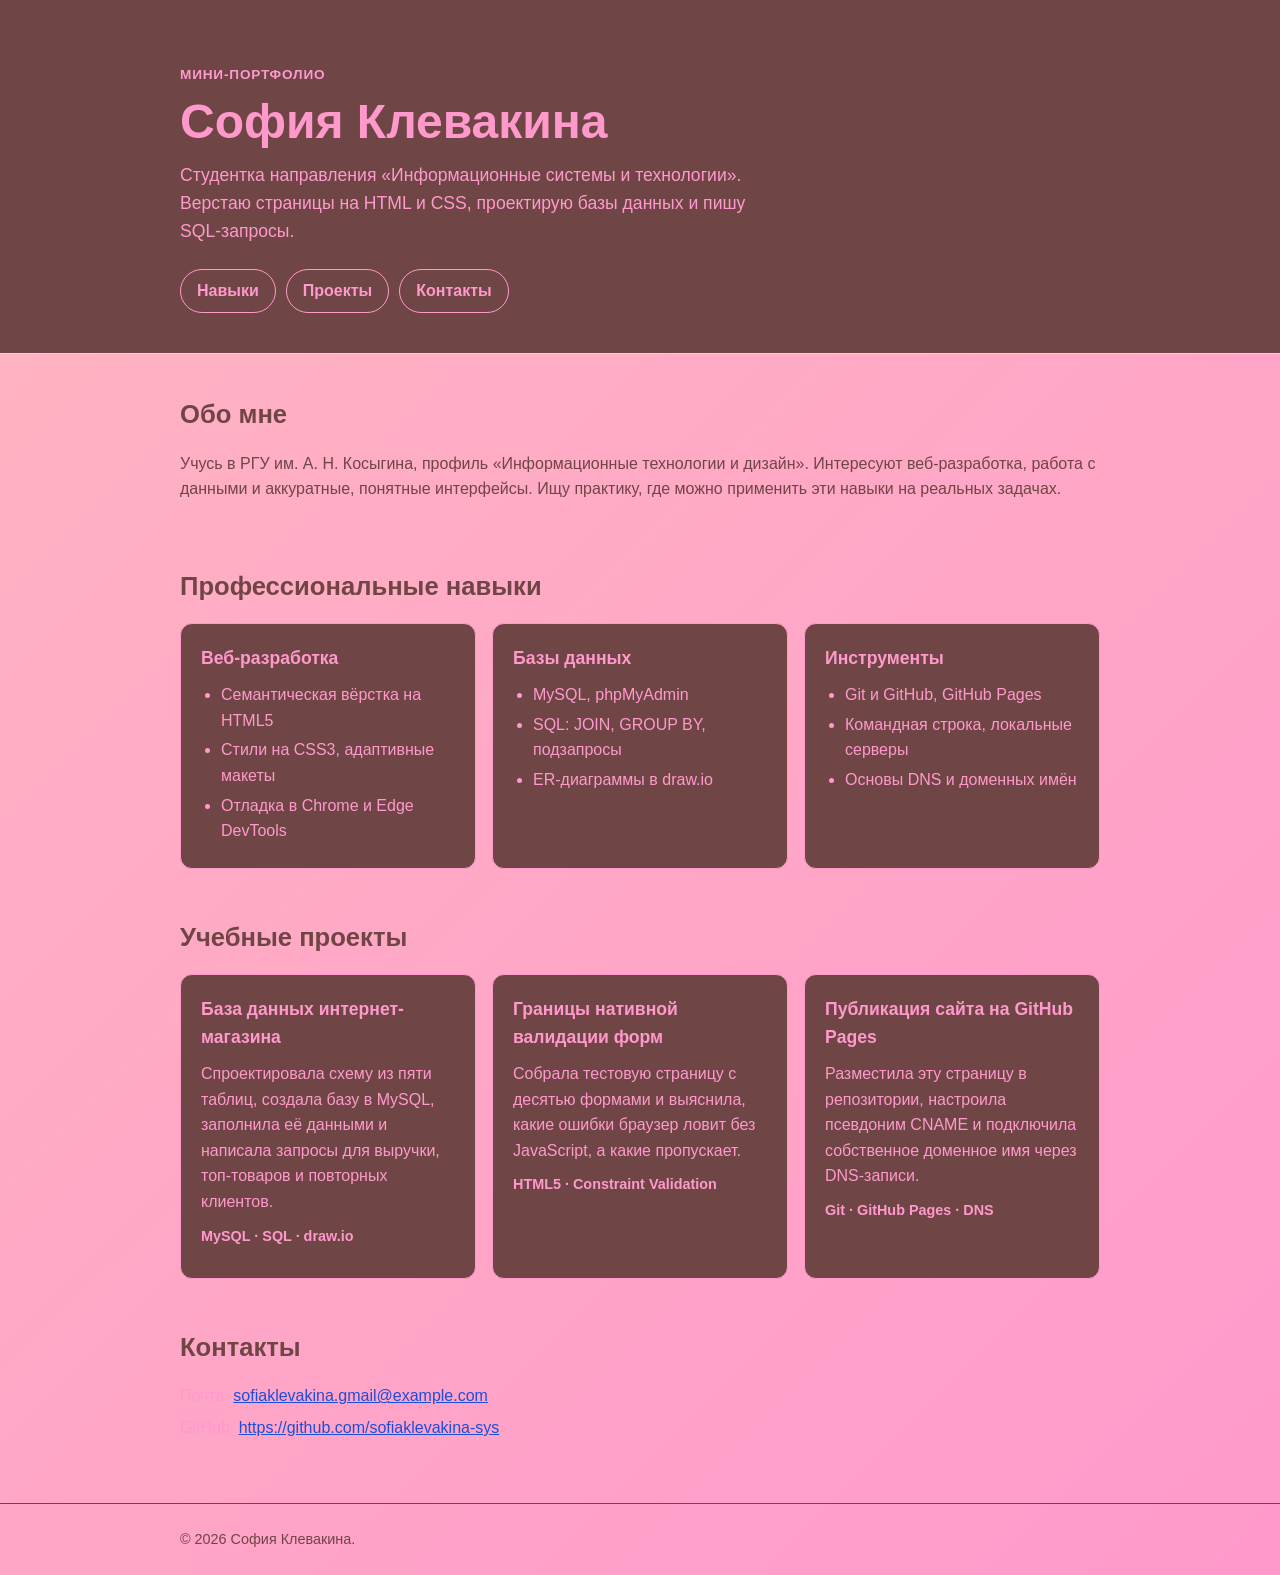
==== index.html @ 83dde9b9 "Add files via upload" ====
<!DOCTYPE html>
<html lang="ru">
<head>
  <meta charset="utf-8">
  <meta name="viewport" content="width=device-width, initial-scale=1">
  <title>София Клевакина — мини-портфолио</title>
  <meta name="description" content="Мини-портфолио студентки направления «Информационные системы и технологии»: профессиональные навыки и учебные проекты.">
  <link rel="stylesheet" href="style.css">
</head>
<body>
  <a class="skip" href="#main">Перейти к содержимому</a>

  <header class="hero">
    <div class="wrap">
      <p class="eyebrow">Мини-портфолио</p>
      <h1>София Клевакина</h1>
      <p class="lead">Студентка направления «Информационные системы и технологии». Верстаю страницы на HTML и CSS, проектирую базы данных и пишу SQL-запросы.</p>
      <nav aria-label="Разделы страницы">
        <a href="#skills">Навыки</a>
        <a href="#projects">Проекты</a>
        <a href="#contacts">Контакты</a>
      </nav>
    </div>
  </header>

  <main id="main" class="wrap">
    <section id="about">
      <h2>Обо мне</h2>
      <p>Учусь в РГУ им. А. Н. Косыгина, профиль «Информационные технологии и дизайн». Интересуют веб-разработка, работа с данными и аккуратные, понятные интерфейсы. Ищу практику, где можно применить эти навыки на реальных задачах.</p>
    </section>

    <section id="skills">
      <h2>Профессиональные навыки</h2>
      <div class="grid">
        <article class="card">
          <h3>Веб-разработка</h3>
          <ul>
            <li>Семантическая вёрстка на HTML5</li>
            <li>Стили на CSS3, адаптивные макеты</li>
            <li>Отладка в Chrome и Edge DevTools</li>
          </ul>
        </article>
        <article class="card">
          <h3>Базы данных</h3>
          <ul>
            <li>MySQL, phpMyAdmin</li>
            <li>SQL: JOIN, GROUP BY, подзапросы</li>
            <li>ER-диаграммы в draw.io</li>
          </ul>
        </article>
        <article class="card">
          <h3>Инструменты</h3>
          <ul>
            <li>Git и GitHub, GitHub Pages</li>
            <li>Командная строка, локальные серверы</li>
            <li>Основы DNS и доменных имён</li>
          </ul>
        </article>
      </div>
    </section>

    <section id="projects">
      <h2>Учебные проекты</h2>
      <div class="grid">
        <article class="card">
          <h3>База данных интернет-магазина</h3>
          <p>Спроектировала схему из пяти таблиц, создала базу в MySQL, заполнила её данными и написала запросы для выручки, топ-товаров и повторных клиентов.</p>
          <p class="tags">MySQL · SQL · draw.io</p>
        </article>
        <article class="card">
          <h3>Границы нативной валидации форм</h3>
          <p>Собрала тестовую страницу с десятью формами и выяснила, какие ошибки браузер ловит без JavaScript, а какие пропускает.</p>
          <p class="tags">HTML5 · Constraint Validation</p>
        </article>
        <article class="card">
          <h3>Публикация сайта на GitHub Pages</h3>
          <p>Разместила эту страницу в репозитории, настроила псевдоним CNAME и подключила собственное доменное имя через DNS-записи.</p>
          <p class="tags">Git · GitHub Pages · DNS</p>
        </article>
      </div>
    </section>

    <section id="contacts">
      <h2>Контакты</h2>
      <!-- ЗАМЕНИТЕ адрес почты и ссылку на GitHub на свои -->
      <ul class="contacts">
        <li>Почта: <a href="mailto:sofiaklevakina.gmail@example.com">sofiaklevakina.gmail@example.com</a></li>
        <li>GitHub: <a href="https://github.com/sofiaklevakina-sys">https://github.com/sofiaklevakina-sys</a></li>
      </ul>
    </section>
  </main>

  <footer class="footer">
    <div class="wrap">
      <p>© 2026 София Клевакина. </p>
    </div>
  </footer>
</body>
</html>
---- style.css ----
/* Цвета и размеры собраны в переменные, чтобы тему можно было поменять в одном месте */
:root {
  --bg: #f4f6f9;
  --surface: #ffffff;
  --ink: #17212b;
  --muted: #55626f;
  --line: #d5dce4;
  --accent: #1d4ed8;
  --accent-ink: #ffffff;
  --radius: 12px;
  font-family: "Segoe UI", system-ui, -apple-system, Roboto, Arial, sans-serif;
}

@media (prefers-color-scheme: dark) {
  :root {
    --bg: #0f151c;
    --surface: #18212b;
    --ink: #e8edf2;
    --muted: #a3b0bd;
    --line: #2b3745;
    --accent: #7aa2ff;
    --accent-ink: #0f151c;
  }
}

* { box-sizing: border-box; }

body {
  margin: 0;
  background: var(--bg);
  color: var(--ink);
  line-height: 1.6;
}

.wrap { max-width: 960px; margin: 0 auto; padding: 0 20px; }

.skip {
  position: absolute; left: -999px; top: 8px;
  background: var(--accent); color: var(--accent-ink);
  padding: 8px 14px; border-radius: 8px;
}
.skip:focus { left: 8px; }

/* Общие стили */
body {
    font-family: 'Segoe UI', Tahoma, Geneva, Verdana, sans-serif;
    margin: 0;
    padding: 0;
    background: linear-gradient(135deg, #ffb6c1 0%, #ff99cc 100%);
    min-height: 100vh;
    color: #333;
}

/* Шапка */

.hero { padding: 64px 0 40px; border-bottom: 1px solid var(--line); background:#704545 100% ;color: #ff99cc;}
.eyebrow { margin: 0 0 8px; color: var(--accent); font-weight: 600; letter-spacing: .06em; text-transform: uppercase; font-size: .85rem;color: #ff99cc; }
.hero h1 { margin: 0 0 12px; font-size: clamp(2rem, 5vw, 3rem); line-height: 1.15;color: #ff99cc; }
.lead { margin: 0 0 24px; max-width: 60ch; color: var(--muted); font-size: 1.1rem;color: #ff99cc }

nav { display: flex; flex-wrap: wrap; gap: 10px; }
nav a {
  padding: 8px 16px; border: 1px solid #ff99cc; border-radius: 999px;
  color: #ff99cc ; text-decoration: none; font-weight: 600;
}
nav a:hover { border-color: #ff99cc; color: #ff99cc; }

/* Разделы */
main section { padding: 40px 0 8px; }
main section,
main h2 {
  color: #704545;
}
.card h3,
.card p,
.card li,
.contacts li {
  color: #ff99cc;
}
main h2 { margin: 0 0 16px; font-size: 1.6rem; }

.grid { display: grid; grid-template-columns: repeat(auto-fit, minmax(260px, 1fr)); gap: 16px; }
.card {
  background: #704545; border: 1px solid #ff99cc;  
  border-radius: var(--radius); padding: 20px;
}
.card h3 { margin: 0 0 10px; font-size: 1.1rem; }
.card ul { margin: 0; padding-left: 20px; }
.card li { margin-bottom: 4px; }
.card p { margin: 0 0 10px; }
.tags { color: var(--accent); font-size: .9rem; font-weight: 600; }

.contacts { list-style: none; margin: 0; padding: 0; }
.contacts li { margin-bottom: 6px; }
a { color: var(--accent); }
a:focus-visible, nav a:focus-visible { outline: 3px solid var(--accent); outline-offset: 2px; }

/* Подвал */

.footer { margin-top: 48px; padding: 24px 0; border-top: 1px solid #704545; color: #704545; font-size: .9rem; }
.footer p { margin: 0; }
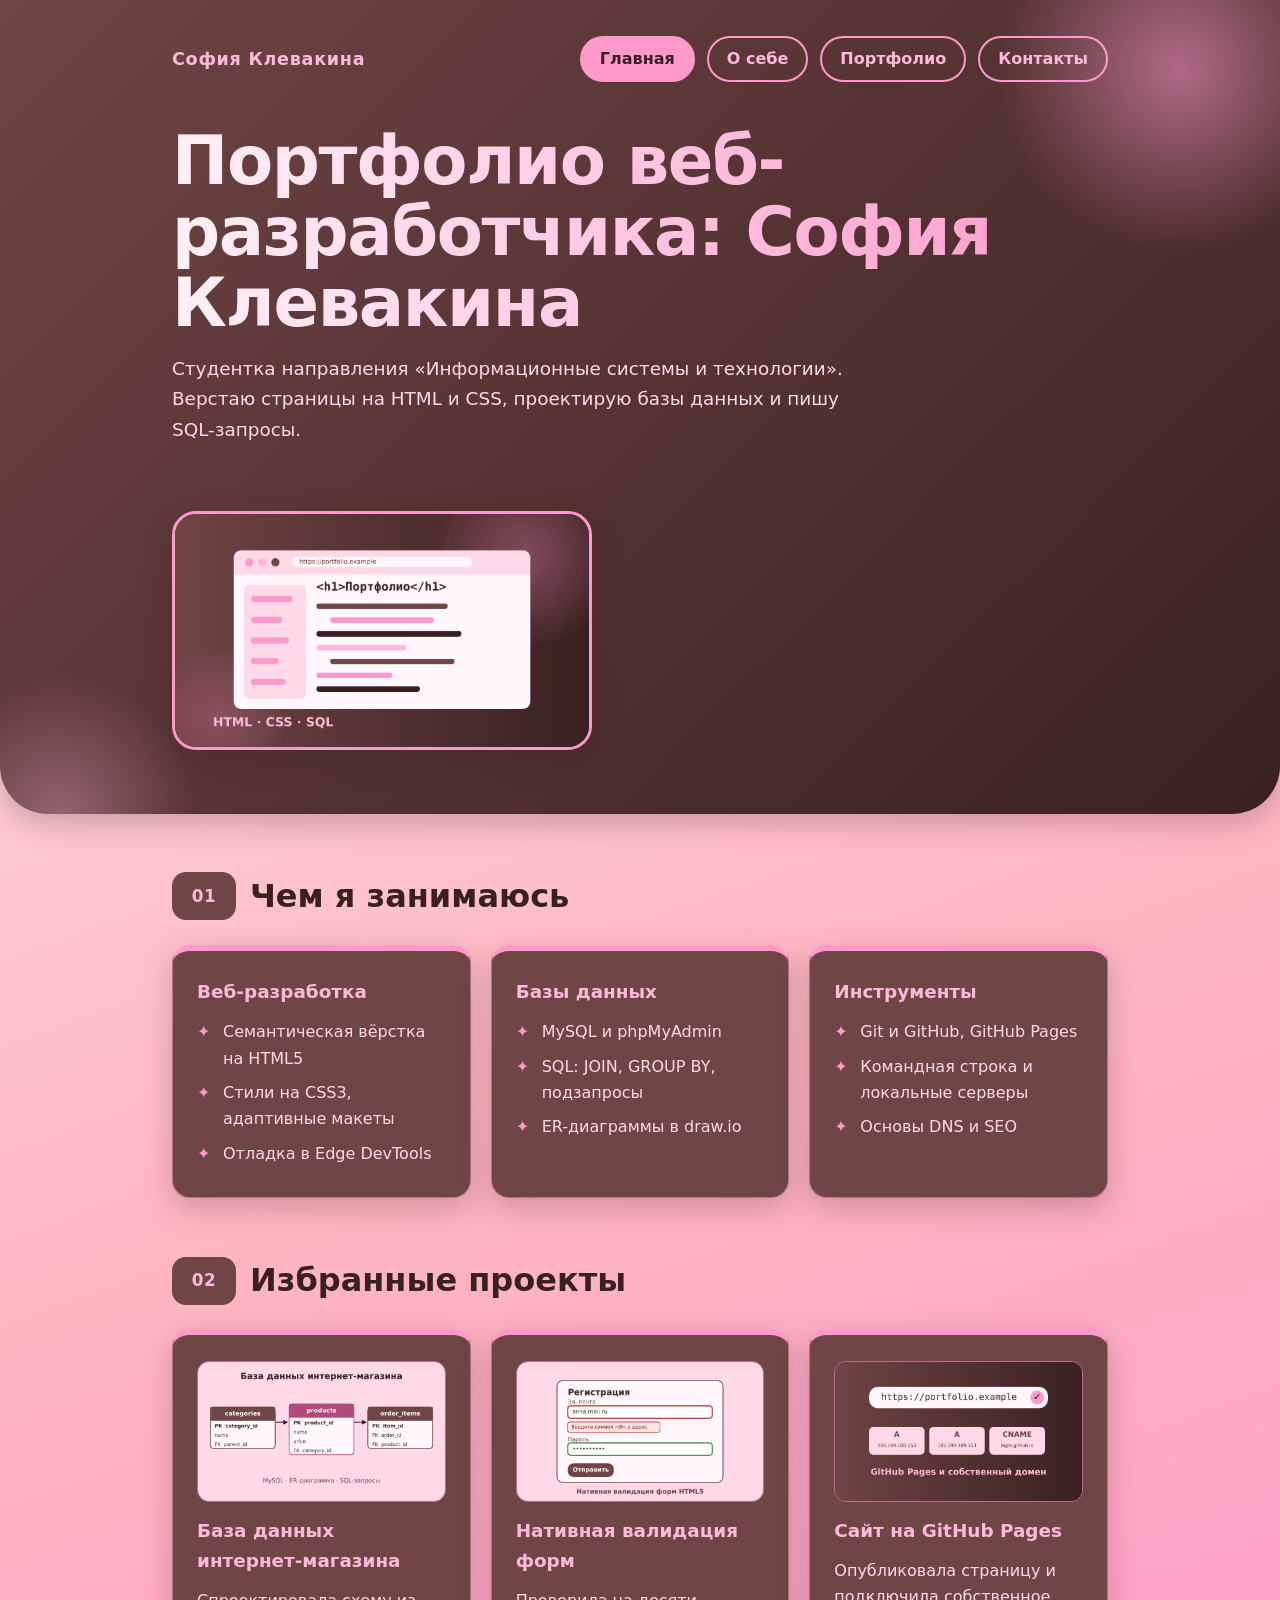
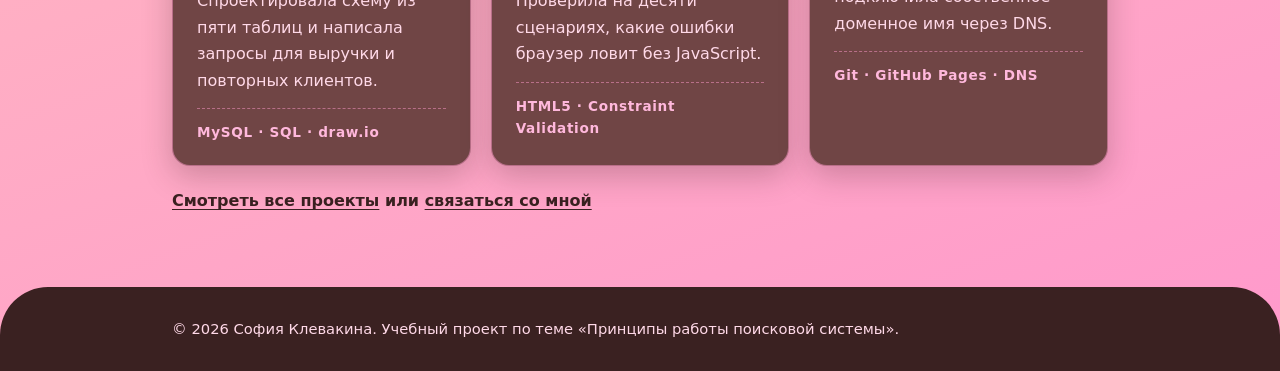
==== commit 9d4c1952: "Add files via upload" ====
--- a/index.html
+++ b/index.html
@@ -3,47 +3,49 @@
 <head>
   <meta charset="utf-8">
   <meta name="viewport" content="width=device-width, initial-scale=1">
-  <title>София Клевакина — мини-портфолио</title>
-  <meta name="description" content="Мини-портфолио студентки направления «Информационные системы и технологии»: профессиональные навыки и учебные проекты.">
-  <link rel="stylesheet" href="style.css">
+  <title>Портфолио веб-разработчика: HTML, CSS и SQL — С. Клевакина</title>
+  <meta name="description" content="Портфолио студентки: учебные проекты по HTML, CSS, SQL и GitHub Pages, базы данных и вёрстка. Посмотрите работы и напишите по вопросам практики и стажировки.">
+  <link rel="stylesheet" href="css/style.css">
 </head>
 <body>
   <a class="skip" href="#main">Перейти к содержимому</a>
-
   <header class="hero">
     <div class="wrap">
-      <p class="eyebrow">Мини-портфолио</p>
-      <h1>София Клевакина</h1>
-      <p class="lead">Студентка направления «Информационные системы и технологии». Верстаю страницы на HTML и CSS, проектирую базы данных и пишу SQL-запросы.</p>
-      <nav aria-label="Разделы страницы">
-        <a href="#skills">Навыки</a>
-        <a href="#projects">Проекты</a>
-        <a href="#contacts">Контакты</a>
-      </nav>
+      <div class="topbar">
+        <p class="brand">София Клевакина</p>
+        <nav aria-label="Основное меню">
+          <a href="index.html" aria-current="page">Главная</a>
+          <a href="about.html">О себе</a>
+          <a href="portfolio.html">Портфолио</a>
+          <a href="contacts.html">Контакты</a>
+        </nav>
+      </div>
+      <div class="hero-grid">
+        <div>
+          <h1>Портфолио веб-разработчика: София Клевакина</h1>
+          <p class="lead">Студентка направления «Информационные системы и технологии». Верстаю страницы на HTML и CSS, проектирую базы данных и пишу SQL-запросы.</p>
+        </div>
+        <img class="hero-img" src="images/hero.png" alt="Иллюстрация: окно браузера с заголовком h1 и строками кода в розовых и коричневых тонах" width="1200" height="675">
+      </div>
     </div>
   </header>
 
   <main id="main" class="wrap">
-    <section id="about">
-      <h2>Обо мне</h2>
-      <p>Учусь в РГУ им. А. Н. Косыгина, профиль «Информационные технологии и дизайн». Интересуют веб-разработка, работа с данными и аккуратные, понятные интерфейсы. Ищу практику, где можно применить эти навыки на реальных задачах.</p>
-    </section>
-
-    <section id="skills">
-      <h2>Профессиональные навыки</h2>
+    <section id="do">
+      <h2>Чем я занимаюсь</h2>
       <div class="grid">
         <article class="card">
           <h3>Веб-разработка</h3>
           <ul>
             <li>Семантическая вёрстка на HTML5</li>
             <li>Стили на CSS3, адаптивные макеты</li>
-            <li>Отладка в Chrome и Edge DevTools</li>
+            <li>Отладка в Edge DevTools</li>
           </ul>
         </article>
         <article class="card">
           <h3>Базы данных</h3>
           <ul>
-            <li>MySQL, phpMyAdmin</li>
+            <li>MySQL и phpMyAdmin</li>
             <li>SQL: JOIN, GROUP BY, подзапросы</li>
             <li>ER-диаграммы в draw.io</li>
           </ul>
@@ -52,48 +54,45 @@
           <h3>Инструменты</h3>
           <ul>
             <li>Git и GitHub, GitHub Pages</li>
-            <li>Командная строка, локальные серверы</li>
-            <li>Основы DNS и доменных имён</li>
+            <li>Командная строка и локальные серверы</li>
+            <li>Основы DNS и SEO</li>
           </ul>
         </article>
       </div>
     </section>
 
-    <section id="projects">
-      <h2>Учебные проекты</h2>
+    <section id="featured">
+      <h2>Избранные проекты</h2>
       <div class="grid">
-        <article class="card">
+        <article class="card project">
+          <img src="images/project-db.png" alt="Схема из трёх связанных таблиц categories, products и order_items со стрелками между ними" width="800" height="450" loading="lazy">
           <h3>База данных интернет-магазина</h3>
-          <p>Спроектировала схему из пяти таблиц, создала базу в MySQL, заполнила её данными и написала запросы для выручки, топ-товаров и повторных клиентов.</p>
+          <p>Спроектировала схему из пяти таблиц и написала запросы для выручки и повторных клиентов.</p>
           <p class="tags">MySQL · SQL · draw.io</p>
         </article>
-        <article class="card">
-          <h3>Границы нативной валидации форм</h3>
-          <p>Собрала тестовую страницу с десятью формами и выяснила, какие ошибки браузер ловит без JavaScript, а какие пропускает.</p>
+        <article class="card project">
+          <img src="images/project-forms.png" alt="Форма регистрации с полем почты, подсвеченным красным, и подсказкой браузера об ошибке" width="800" height="450" loading="lazy">
+          <h3>Нативная валидация форм</h3>
+          <p>Проверила на десяти сценариях, какие ошибки браузер ловит без JavaScript.</p>
           <p class="tags">HTML5 · Constraint Validation</p>
         </article>
-        <article class="card">
-          <h3>Публикация сайта на GitHub Pages</h3>
-          <p>Разместила эту страницу в репозитории, настроила псевдоним CNAME и подключила собственное доменное имя через DNS-записи.</p>
+        <article class="card project">
+          <img src="images/project-pages.png" alt="Адресная строка с галочкой и три карточки DNS-записей: две A-записи и CNAME" width="800" height="450" loading="lazy">
+          <h3>Сайт на GitHub Pages</h3>
+          <p>Опубликовала страницу и подключила собственное доменное имя через DNS.</p>
           <p class="tags">Git · GitHub Pages · DNS</p>
         </article>
       </div>
-    </section>
-
-    <section id="contacts">
-      <h2>Контакты</h2>
-      <!-- ЗАМЕНИТЕ адрес почты и ссылку на GitHub на свои -->
-      <ul class="contacts">
-        <li>Почта: <a href="mailto:sofiaklevakina.gmail@example.com">sofiaklevakina.gmail@example.com</a></li>
-        <li>GitHub: <a href="https://github.com/sofiaklevakina-sys">https://github.com/sofiaklevakina-sys</a></li>
-      </ul>
+      <p class="more"><a href="portfolio.html">Смотреть все проекты</a> или <a href="contacts.html">связаться со мной</a></p>
     </section>
   </main>
 
   <footer class="footer">
     <div class="wrap">
-      <p>© 2026 София Клевакина. </p>
+      <p>© <span data-year>2026</span> София Клевакина. Учебный проект по теме «Принципы работы поисковой системы».</p>
     </div>
   </footer>
+  <button type="button" class="to-top" id="toTop" aria-label="Наверх" hidden>↑</button>
+  <script src="js/main.js"></script>
 </body>
 </html>
--- a/css/style.css
+++ b/css/style.css
@@ -0,0 +1,222 @@
+/* ====== Палитра: всё меняется в одном месте ====== */
+:root {
+  --cocoa-900: #3a2121;   /* самый тёмный: подвал, подложки */
+  --cocoa-700: #704545;   /* основной коричневый (шапка, карточки) */
+  --rose-500: #ff99cc;    /* основной розовый */
+  --rose-300: #ffb8dc;    /* светлый розовый для заголовков на тёмном */
+  --blush: #ffd9e8;       /* почти белый розовый для текста на тёмном */
+  --radius: 18px;
+  --shadow: 0 10px 30px rgba(58, 33, 33, .25);
+  font-family: "Segoe UI", system-ui, -apple-system, Roboto, Arial, sans-serif;
+}
+
+* { box-sizing: border-box; }
+html { scroll-behavior: smooth; }
+
+body {
+  margin: 0;
+  min-height: 100vh;
+  color: var(--cocoa-900);
+  line-height: 1.65;
+  background: #ffb6c1 linear-gradient(160deg, #ffe6f0 0%, #ffb6c1 55%, #ff99cc 100%);
+}
+::selection { background: var(--cocoa-700); color: var(--blush); }
+
+.wrap { max-width: 980px; margin: 0 auto; padding: 0 22px; }
+
+.skip {
+  position: absolute; left: -999px; top: 10px;
+  background: var(--cocoa-900); color: var(--blush);
+  padding: 8px 14px; border-radius: 10px;
+}
+.skip:focus { left: 10px; z-index: 10; }
+
+/* ====== Шапка ====== */
+.hero {
+  position: relative;
+  overflow: hidden;
+  padding: 88px 0 64px;
+  color: var(--blush);
+  background: linear-gradient(135deg, var(--cocoa-700) 0%, var(--cocoa-900) 100%);
+  border-radius: 0 0 48px 48px;
+  box-shadow: var(--shadow);
+}
+/* декоративные светящиеся круги */
+.hero::before, .hero::after {
+  content: ""; position: absolute; border-radius: 50%; pointer-events: none;
+}
+.hero::before { width: 380px; height: 380px; right: -90px; top: -120px;
+  background: radial-gradient(circle, rgba(255,153,204,.55), transparent 68%); }
+.hero::after { width: 280px; height: 280px; left: -80px; bottom: -140px;
+  background: radial-gradient(circle, rgba(255,184,220,.35), transparent 70%); }
+.hero .wrap { position: relative; z-index: 1; }
+
+.eyebrow {
+  display: inline-block;
+  margin: 0 0 16px; padding: 6px 14px;
+  border: 1px solid var(--rose-500); border-radius: 999px;
+  color: var(--rose-300); font-weight: 700; font-size: .8rem;
+  letter-spacing: .14em; text-transform: uppercase;
+}
+.hero h1 {
+  margin: 0 0 16px;
+  font-size: clamp(2.4rem, 7vw, 4.2rem);
+  line-height: 1.05; letter-spacing: -.02em;
+  color: var(--rose-300);                       /* запасной цвет */
+  background: linear-gradient(90deg, #fff0f7 0%, var(--rose-500) 100%);
+  -webkit-background-clip: text; background-clip: text;
+  -webkit-text-fill-color: transparent;
+}
+.lead { margin: 0 0 30px; max-width: 58ch; color: var(--blush); font-size: 1.15rem; }
+
+nav { display: flex; flex-wrap: wrap; gap: 12px; }
+nav a {
+  padding: 10px 22px;
+  border: 2px solid var(--rose-500); border-radius: 999px;
+  color: var(--rose-300); font-weight: 700; text-decoration: none;
+  transition: background .2s, color .2s, transform .2s;
+}
+nav a:hover { background: var(--rose-500); color: var(--cocoa-900); transform: translateY(-2px); }
+
+/* ====== Разделы ====== */
+main { counter-reset: sec; padding-bottom: 8px; }
+main section { padding: 56px 0 0; }
+main h2 {
+  display: flex; align-items: center; gap: 14px;
+  margin: 0 0 22px;
+  font-size: clamp(1.5rem, 3.5vw, 2rem);
+  color: var(--cocoa-900);
+}
+/* нумерация разделов: 01, 02, 03 … */
+main h2::before {
+  counter-increment: sec; content: "0" counter(sec);
+  display: inline-grid; place-items: center;
+  min-width: 48px; height: 48px; padding: 0 8px;
+  border-radius: 14px;
+  background: var(--cocoa-700); color: var(--rose-300);
+  font-size: 1.05rem; font-weight: 800; letter-spacing: .04em;
+}
+#about p {
+  max-width: 70ch; margin: 0;
+  padding: 22px 26px;
+  background: rgba(255,255,255,.55);
+  border-left: 6px solid var(--cocoa-700);
+  border-radius: 0 var(--radius) var(--radius) 0;
+  font-size: 1.08rem;
+}
+
+/* ====== Карточки ====== */
+.grid { display: grid; grid-template-columns: repeat(auto-fit, minmax(270px, 1fr)); gap: 20px; }
+.card {
+  position: relative;
+  padding: 26px 24px 22px;
+  background: var(--cocoa-700);
+  border: 1px solid rgba(255,153,204,.5);
+  border-top: 6px solid var(--rose-500);
+  border-radius: var(--radius);
+  box-shadow: var(--shadow);
+  color: var(--blush);
+  transition: transform .25s, box-shadow .25s;
+}
+.card:hover { transform: translateY(-6px); box-shadow: 0 18px 40px rgba(58, 33, 33, .35); }
+.card h3 { margin: 0 0 12px; font-size: 1.15rem; color: var(--rose-300); }
+.card p { margin: 0 0 12px; color: var(--blush); }
+
+/* список навыков с розовыми маркерами */
+.card ul { margin: 0; padding: 0; list-style: none; }
+.card li { position: relative; margin-bottom: 8px; padding-left: 26px; color: var(--blush); }
+.card li::before {
+  content: "✦"; position: absolute; left: 0; top: 0;
+  color: var(--rose-500);
+}
+
+.tags {
+  margin: 14px 0 0 !important; padding-top: 12px;
+  border-top: 1px dashed rgba(255,153,204,.5);
+  color: var(--rose-300) !important; font-size: .85rem; font-weight: 700; letter-spacing: .05em;
+}
+
+/* ====== Контакты ====== */
+.contacts { display: flex; flex-wrap: wrap; gap: 14px; margin: 0; padding: 0; list-style: none; }
+.contacts li {
+  padding: 14px 20px;
+  background: rgba(255,255,255,.6);
+  border: 2px solid var(--cocoa-700);
+  border-radius: 999px;
+  color: var(--cocoa-900); font-weight: 600;
+}
+.contacts a { color: var(--cocoa-900); font-weight: 800; text-decoration-thickness: 2px; text-underline-offset: 3px; }
+.contacts a:hover { color: var(--cocoa-700); }
+
+/* ====== Подвал ====== */
+.footer {
+  margin-top: 72px; padding: 30px 0;
+  background: var(--cocoa-900); color: var(--blush);
+  border-radius: 48px 48px 0 0; font-size: .92rem;
+}
+.footer p { margin: 0; }
+
+/* ====== Доступность ====== */
+a:focus-visible { outline: 3px solid var(--cocoa-900); outline-offset: 3px; }
+.hero a:focus-visible, .card a:focus-visible { outline-color: var(--rose-300); }
+
+/* ====== Появление при загрузке ====== */
+@media (prefers-reduced-motion: no-preference) {
+  .hero .wrap > * { animation: rise .7s ease both; }
+  .hero .wrap > *:nth-child(2) { animation-delay: .08s; }
+  .hero .wrap > *:nth-child(3) { animation-delay: .16s; }
+  .hero .wrap > *:nth-child(4) { animation-delay: .24s; }
+  .card { animation: rise .7s ease both; }
+  .card:nth-child(2) { animation-delay: .1s; }
+  .card:nth-child(3) { animation-delay: .2s; }
+}
+@keyframes rise { from { opacity: 0; transform: translateY(18px); } to { opacity: 1; transform: none; } }
+@media (prefers-reduced-motion: reduce) { html { scroll-behavior: auto; } .card, .card:hover, nav a:hover { transition: none; transform: none; } }
+
+@media (max-width: 560px) {
+  .hero { padding: 56px 0 44px; border-radius: 0 0 32px 32px; }
+  main section { padding-top: 44px; }
+  .footer { border-radius: 32px 32px 0 0; }
+}
+
+/* ====== Многостраничный сайт ====== */
+.topbar { display: flex; justify-content: space-between; align-items: center; flex-wrap: wrap; gap: 16px; margin-bottom: 44px; }
+.brand { margin: 0; font-weight: 800; font-size: 1.1rem; letter-spacing: .04em; color: var(--rose-300); }
+nav a[aria-current="page"] { background: var(--rose-500); color: var(--cocoa-900); }
+nav a { padding: 8px 18px; }
+
+.hero { padding-top: 36px; }
+.hero-grid { display: flex; flex-wrap: wrap; align-items: center; gap: 36px; }
+.hero-grid > div { flex: 1 1 380px; }
+.hero-img {
+  flex: 0 1 400px; width: 100%; max-width: 420px; height: auto;
+  border-radius: 24px; border: 3px solid var(--rose-500); box-shadow: var(--shadow);
+}
+.hero-img.avatar { max-width: 230px; border-radius: 50%; }
+
+main h3 { margin: 22px 0 6px; font-size: 1.2rem; color: var(--cocoa-700); }
+main section > p, main section > h3 + p { max-width: 70ch; }
+main section > p:not(.more) {
+  margin: 0 0 8px; padding: 18px 22px;
+  background: rgba(255,255,255,.55); border-left: 6px solid var(--cocoa-700);
+  border-radius: 0 var(--radius) var(--radius) 0;
+}
+.card h3 { margin: 0 0 12px; color: var(--rose-300); }
+
+.project img { display: block; width: 100%; height: auto; margin-bottom: 14px; border-radius: 12px; border: 1px solid rgba(255,153,204,.5); }
+.card.wide { display: grid; grid-template-columns: 1fr 1.15fr; gap: 26px; align-items: center; }
+.card.wide img { margin: 0; }
+.card.wide h3:not(:first-child) { margin-top: 14px; }
+.card.wide .tags { margin-top: 6px !important; padding-top: 0; border-top: none; }
+.more { margin: 22px 0 0; font-weight: 600; }
+.more a, main section > p a { color: var(--cocoa-900); font-weight: 800; text-underline-offset: 3px; }
+
+.to-top {
+  position: fixed; right: 20px; bottom: 20px; width: 48px; height: 48px;
+  border: 2px solid var(--rose-500); border-radius: 50%;
+  background: var(--cocoa-900); color: var(--rose-300); font-size: 1.4rem; cursor: pointer;
+}
+.to-top:hover { background: var(--rose-500); color: var(--cocoa-900); }
+.to-top:focus-visible { outline: 3px solid var(--rose-300); outline-offset: 3px; }
+
+@media (max-width: 700px) { .card.wide { grid-template-columns: 1fr; } }
